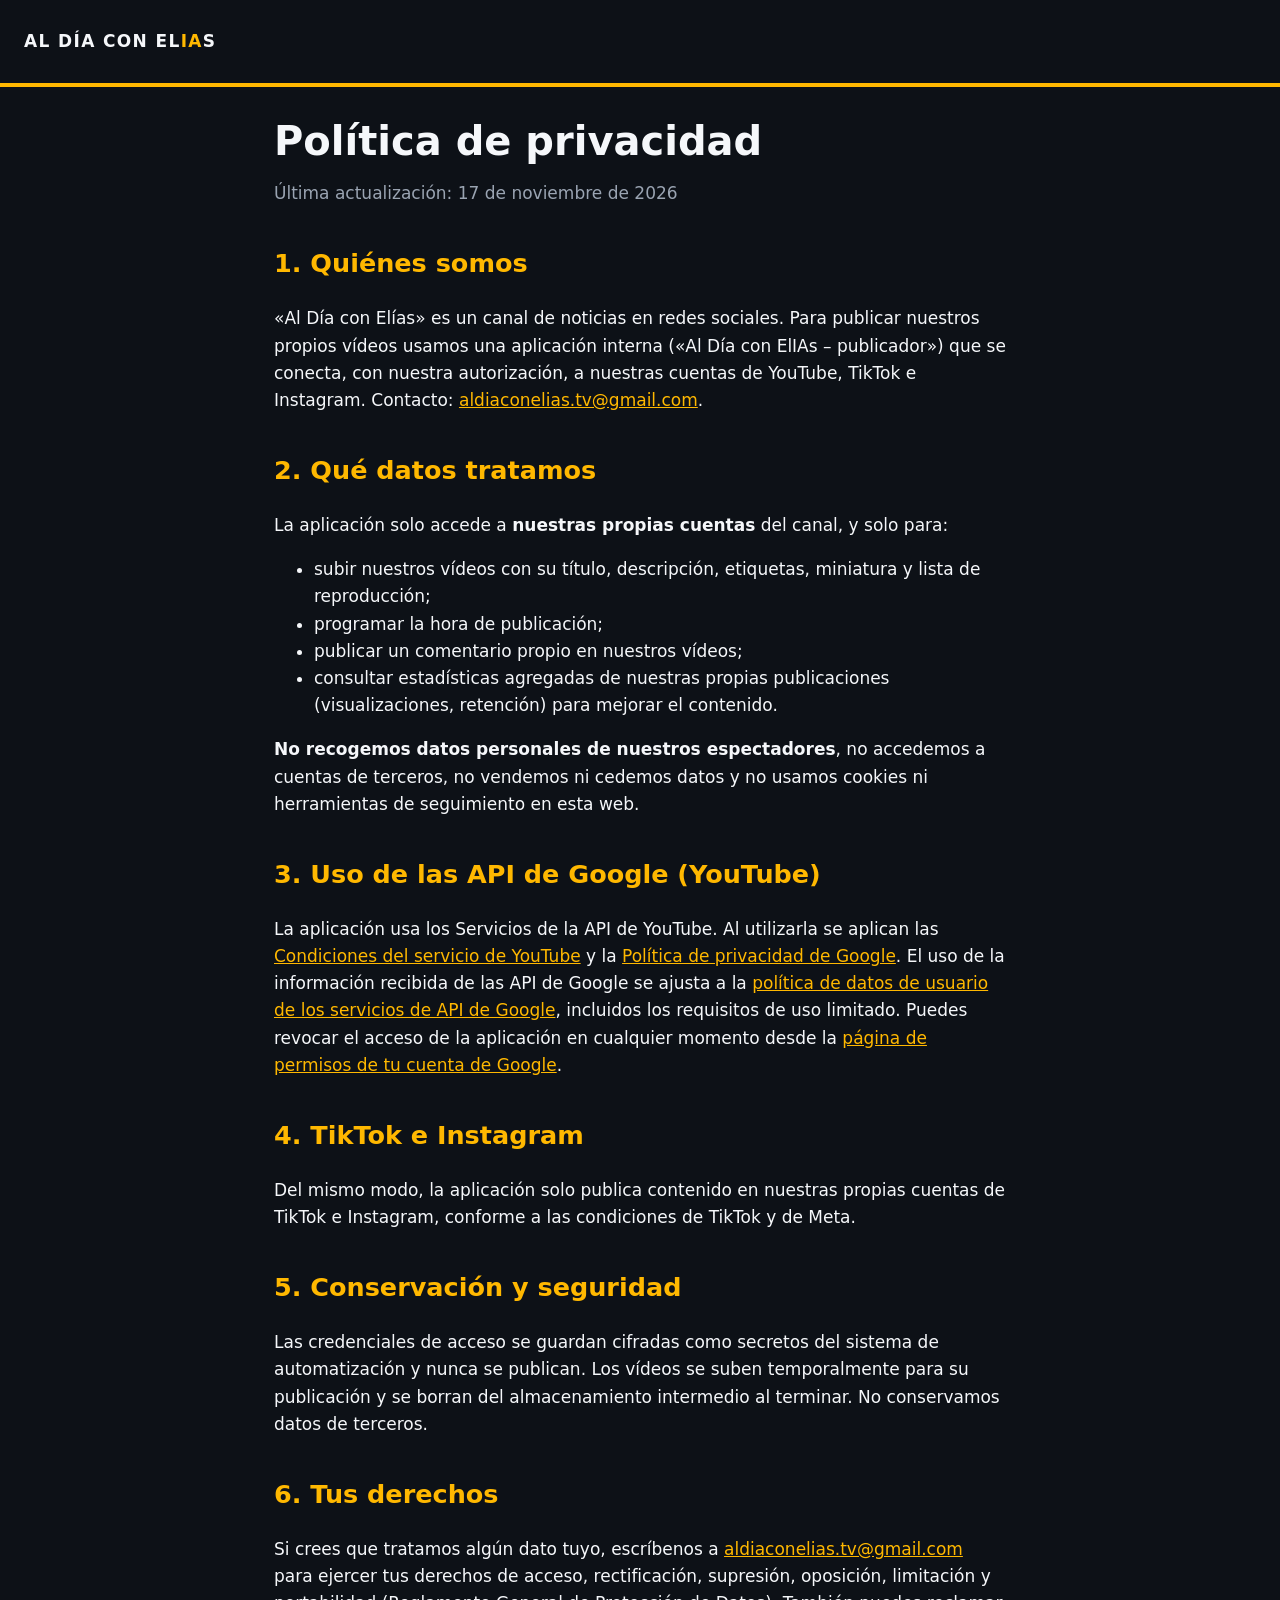
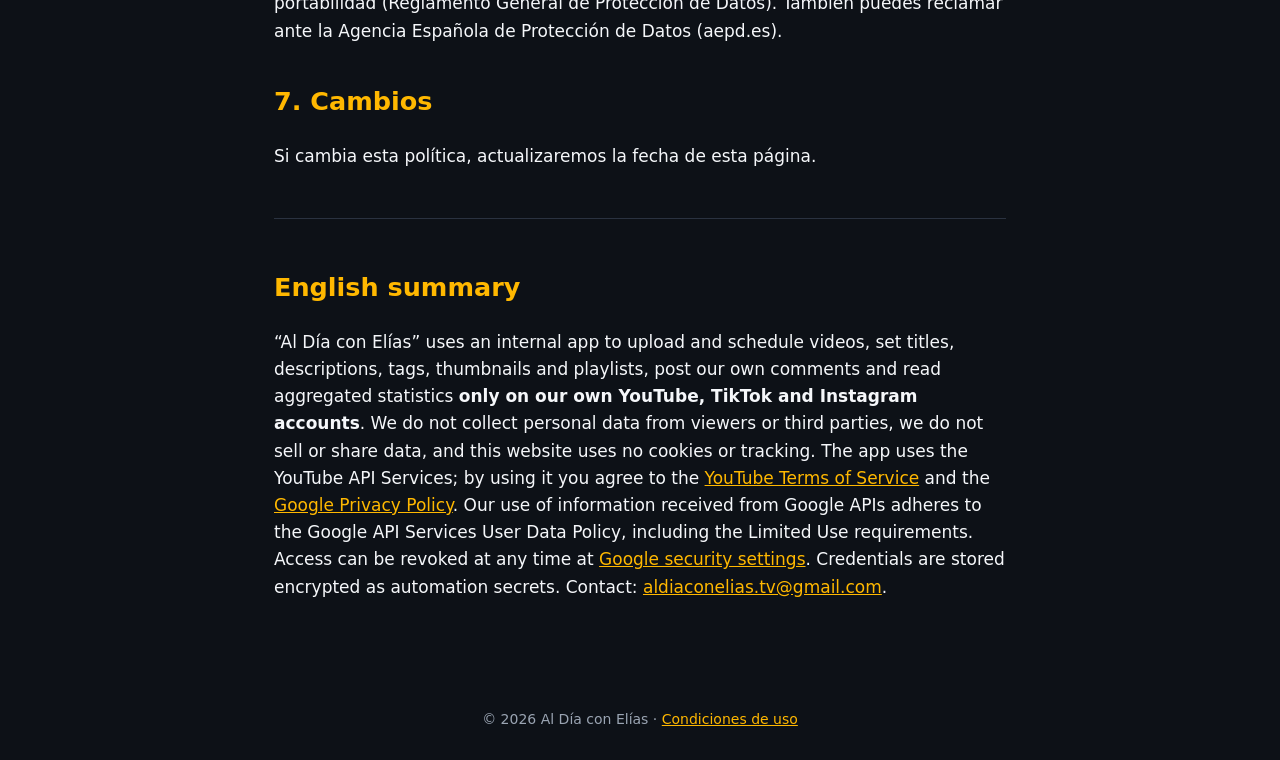
==== privacidad.html @ 7230d303 "Política de privacidad y condiciones de uso" ====
<!DOCTYPE html><html lang="es"><head><meta charset="utf-8"><meta name="viewport" content="width=device-width,initial-scale=1">
<title>Política de privacidad · Al Día con ElIAs</title><link rel="stylesheet" href="estilo.css"></head><body>
<header><a href="./">Al Día con El<em>IA</em>s</a></header>
<main>
<h1>Política de privacidad</h1><p class="fecha">Última actualización: 17 de noviembre de 2026</p>
<h2>1. Quiénes somos</h2>
<p>«Al Día con Elías» es un canal de noticias en redes sociales. Para publicar nuestros propios vídeos usamos una aplicación interna («Al Día con ElIAs – publicador») que se conecta, con nuestra autorización, a nuestras cuentas de YouTube, TikTok e Instagram. Contacto: <a href="mailto:aldiaconelias.tv@gmail.com">aldiaconelias.tv@gmail.com</a>.</p>
<h2>2. Qué datos tratamos</h2>
<p>La aplicación solo accede a <b>nuestras propias cuentas</b> del canal, y solo para:</p>
<ul><li>subir nuestros vídeos con su título, descripción, etiquetas, miniatura y lista de reproducción;</li>
<li>programar la hora de publicación;</li><li>publicar un comentario propio en nuestros vídeos;</li>
<li>consultar estadísticas agregadas de nuestras propias publicaciones (visualizaciones, retención) para mejorar el contenido.</li></ul>
<p><b>No recogemos datos personales de nuestros espectadores</b>, no accedemos a cuentas de terceros, no vendemos ni cedemos datos y no usamos cookies ni herramientas de seguimiento en esta web.</p>
<h2>3. Uso de las API de Google (YouTube)</h2>
<p>La aplicación usa los Servicios de la API de YouTube. Al utilizarla se aplican las <a href="https://www.youtube.com/t/terms">Condiciones del servicio de YouTube</a> y la <a href="https://policies.google.com/privacy">Política de privacidad de Google</a>. El uso de la información recibida de las API de Google se ajusta a la <a href="https://developers.google.com/terms/api-services-user-data-policy">política de datos de usuario de los servicios de API de Google</a>, incluidos los requisitos de uso limitado. Puedes revocar el acceso de la aplicación en cualquier momento desde la <a href="https://security.google.com/settings/security/permissions">página de permisos de tu cuenta de Google</a>.</p>
<h2>4. TikTok e Instagram</h2>
<p>Del mismo modo, la aplicación solo publica contenido en nuestras propias cuentas de TikTok e Instagram, conforme a las condiciones de TikTok y de Meta.</p>
<h2>5. Conservación y seguridad</h2>
<p>Las credenciales de acceso se guardan cifradas como secretos del sistema de automatización y nunca se publican. Los vídeos se suben temporalmente para su publicación y se borran del almacenamiento intermedio al terminar. No conservamos datos de terceros.</p>
<h2>6. Tus derechos</h2>
<p>Si crees que tratamos algún dato tuyo, escríbenos a <a href="mailto:aldiaconelias.tv@gmail.com">aldiaconelias.tv@gmail.com</a> para ejercer tus derechos de acceso, rectificación, supresión, oposición, limitación y portabilidad (Reglamento General de Protección de Datos). También puedes reclamar ante la Agencia Española de Protección de Datos (aepd.es).</p>
<h2>7. Cambios</h2><p>Si cambia esta política, actualizaremos la fecha de esta página.</p>
<div class="en" id="en"><h2>English summary</h2>
<p>“Al Día con Elías” uses an internal app to upload and schedule videos, set titles, descriptions, tags, thumbnails and playlists, post our own comments and read aggregated statistics <b>only on our own YouTube, TikTok and Instagram accounts</b>. We do not collect personal data from viewers or third parties, we do not sell or share data, and this website uses no cookies or tracking. The app uses the YouTube API Services; by using it you agree to the <a href="https://www.youtube.com/t/terms">YouTube Terms of Service</a> and the <a href="https://policies.google.com/privacy">Google Privacy Policy</a>. Our use of information received from Google APIs adheres to the Google API Services User Data Policy, including the Limited Use requirements. Access can be revoked at any time at <a href="https://security.google.com/settings/security/permissions">Google security settings</a>. Credentials are stored encrypted as automation secrets. Contact: <a href="mailto:aldiaconelias.tv@gmail.com">aldiaconelias.tv@gmail.com</a>.</p></div>
</main><footer>© 2026 Al Día con Elías · <a href="condiciones.html">Condiciones de uso</a></footer></body></html>
---- estilo.css ----
:root{--am:#FFB800;--osc:#0D1117;--txt:#F5F7FA;--gris:#9AA4B2}
*{box-sizing:border-box}body{margin:0;background:var(--osc);color:var(--txt);font:17px/1.6 Inter,system-ui,-apple-system,Segoe UI,sans-serif}
header{padding:28px 24px;border-bottom:4px solid var(--am)}header a{color:var(--txt);text-decoration:none;font-weight:900;letter-spacing:.08em;text-transform:uppercase}header em{font-style:normal;color:var(--am)}
main{max-width:780px;margin:0 auto;padding:32px 24px 60px}h1{font-size:40px;line-height:1.1;margin:0 0 8px}h2{color:var(--am);margin-top:36px}
a{color:var(--am)}.fecha{color:var(--gris)}nav a{display:inline-block;margin-right:18px}footer{color:var(--gris);text-align:center;padding:30px;font-size:14px}
.en{border-top:1px solid #2A3240;margin-top:48px;padding-top:12px}
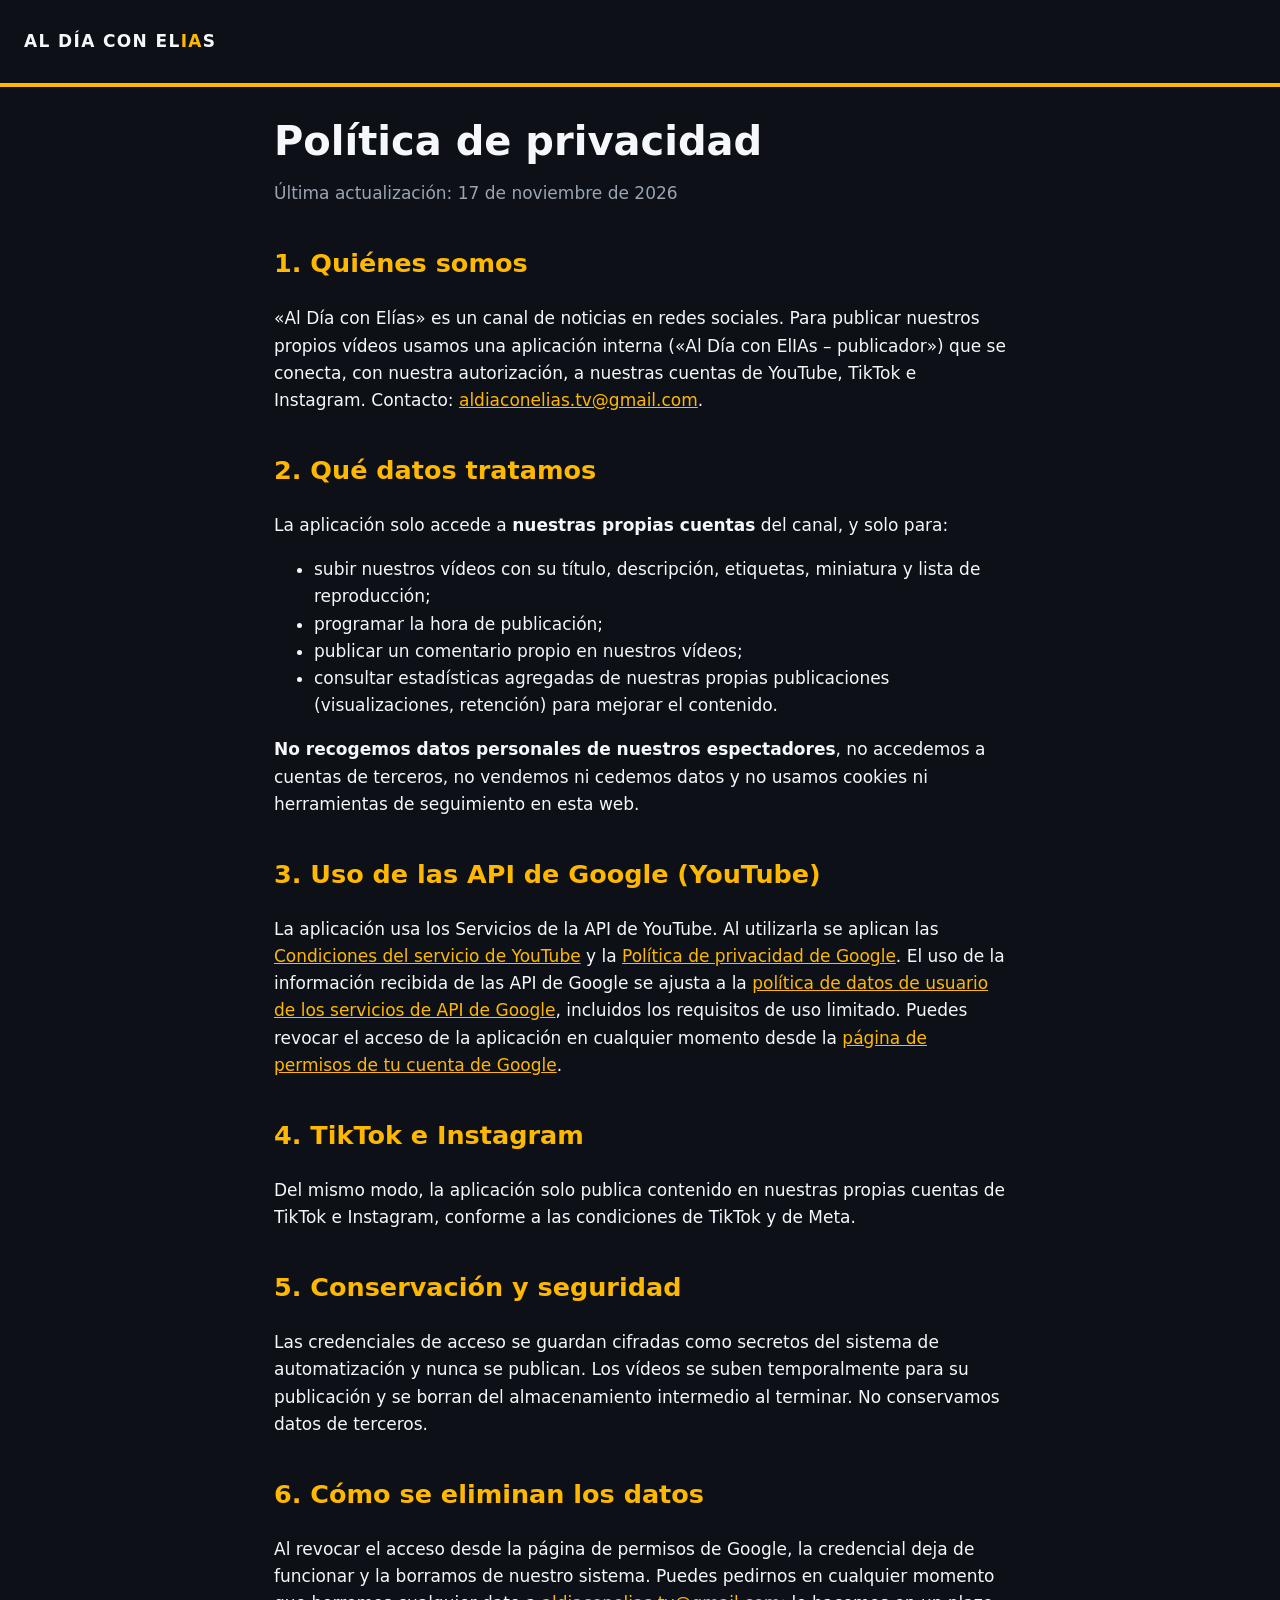
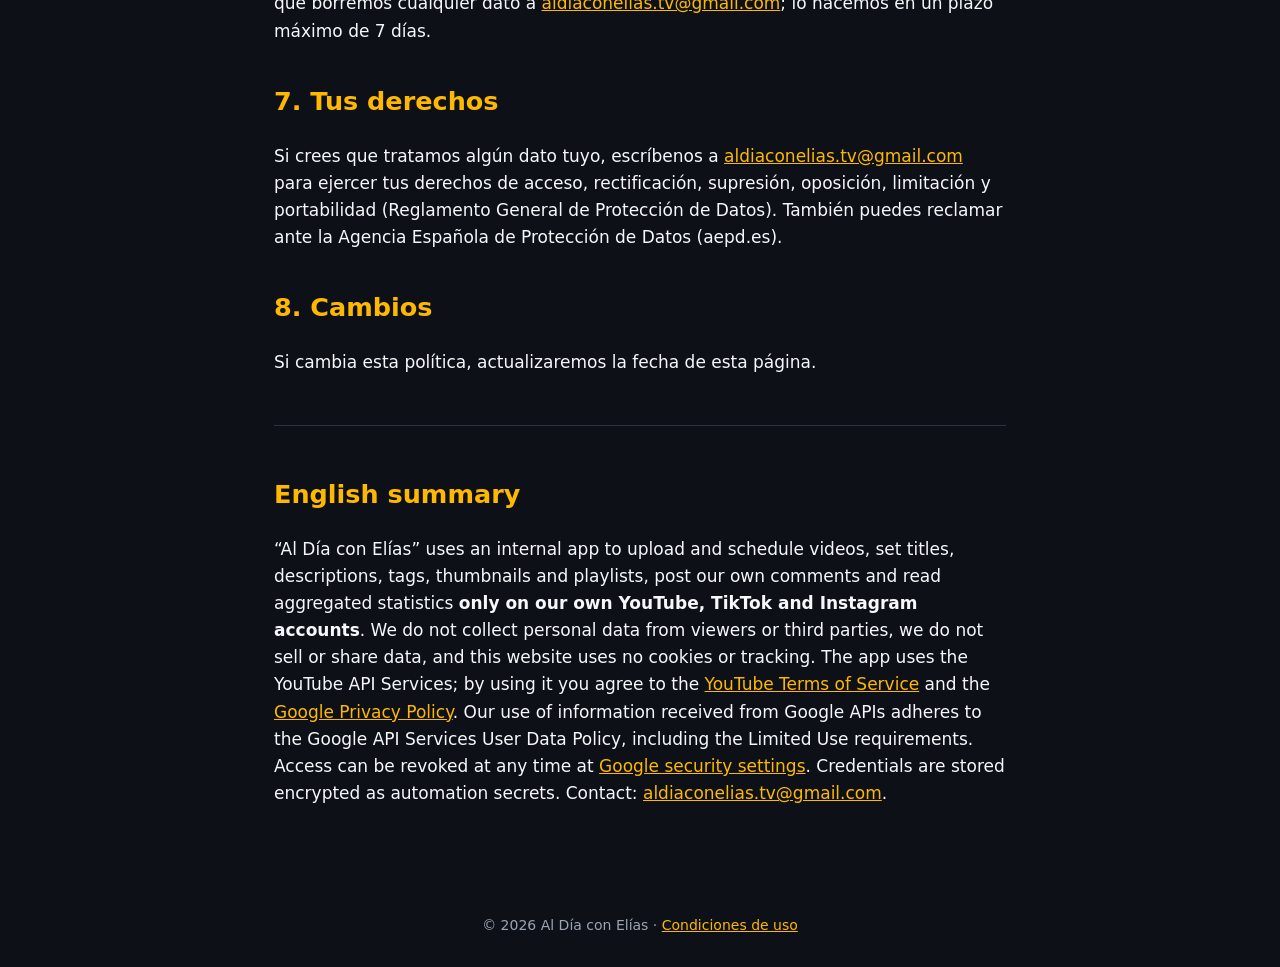
==== commit 0dd34645: "Mención a los Servicios de API de YouTube y política de eliminación de datos" ====
--- a/privacidad.html
+++ b/privacidad.html
@@ -17,9 +17,10 @@
 <p>Del mismo modo, la aplicación solo publica contenido en nuestras propias cuentas de TikTok e Instagram, conforme a las condiciones de TikTok y de Meta.</p>
 <h2>5. Conservación y seguridad</h2>
 <p>Las credenciales de acceso se guardan cifradas como secretos del sistema de automatización y nunca se publican. Los vídeos se suben temporalmente para su publicación y se borran del almacenamiento intermedio al terminar. No conservamos datos de terceros.</p>
-<h2>6. Tus derechos</h2>
+<h2>6. Cómo se eliminan los datos</h2><p>Al revocar el acceso desde la página de permisos de Google, la credencial deja de funcionar y la borramos de nuestro sistema. Puedes pedirnos en cualquier momento que borremos cualquier dato a <a href="mailto:aldiaconelias.tv@gmail.com">aldiaconelias.tv@gmail.com</a>; lo hacemos en un plazo máximo de 7 días.</p>
+<h2>7. Tus derechos</h2>
 <p>Si crees que tratamos algún dato tuyo, escríbenos a <a href="mailto:aldiaconelias.tv@gmail.com">aldiaconelias.tv@gmail.com</a> para ejercer tus derechos de acceso, rectificación, supresión, oposición, limitación y portabilidad (Reglamento General de Protección de Datos). También puedes reclamar ante la Agencia Española de Protección de Datos (aepd.es).</p>
-<h2>7. Cambios</h2><p>Si cambia esta política, actualizaremos la fecha de esta página.</p>
+<h2>8. Cambios</h2><p>Si cambia esta política, actualizaremos la fecha de esta página.</p>
 <div class="en" id="en"><h2>English summary</h2>
 <p>“Al Día con Elías” uses an internal app to upload and schedule videos, set titles, descriptions, tags, thumbnails and playlists, post our own comments and read aggregated statistics <b>only on our own YouTube, TikTok and Instagram accounts</b>. We do not collect personal data from viewers or third parties, we do not sell or share data, and this website uses no cookies or tracking. The app uses the YouTube API Services; by using it you agree to the <a href="https://www.youtube.com/t/terms">YouTube Terms of Service</a> and the <a href="https://policies.google.com/privacy">Google Privacy Policy</a>. Our use of information received from Google APIs adheres to the Google API Services User Data Policy, including the Limited Use requirements. Access can be revoked at any time at <a href="https://security.google.com/settings/security/permissions">Google security settings</a>. Credentials are stored encrypted as automation secrets. Contact: <a href="mailto:aldiaconelias.tv@gmail.com">aldiaconelias.tv@gmail.com</a>.</p></div>
 </main><footer>© 2026 Al Día con Elías · <a href="condiciones.html">Condiciones de uso</a></footer></body></html>
